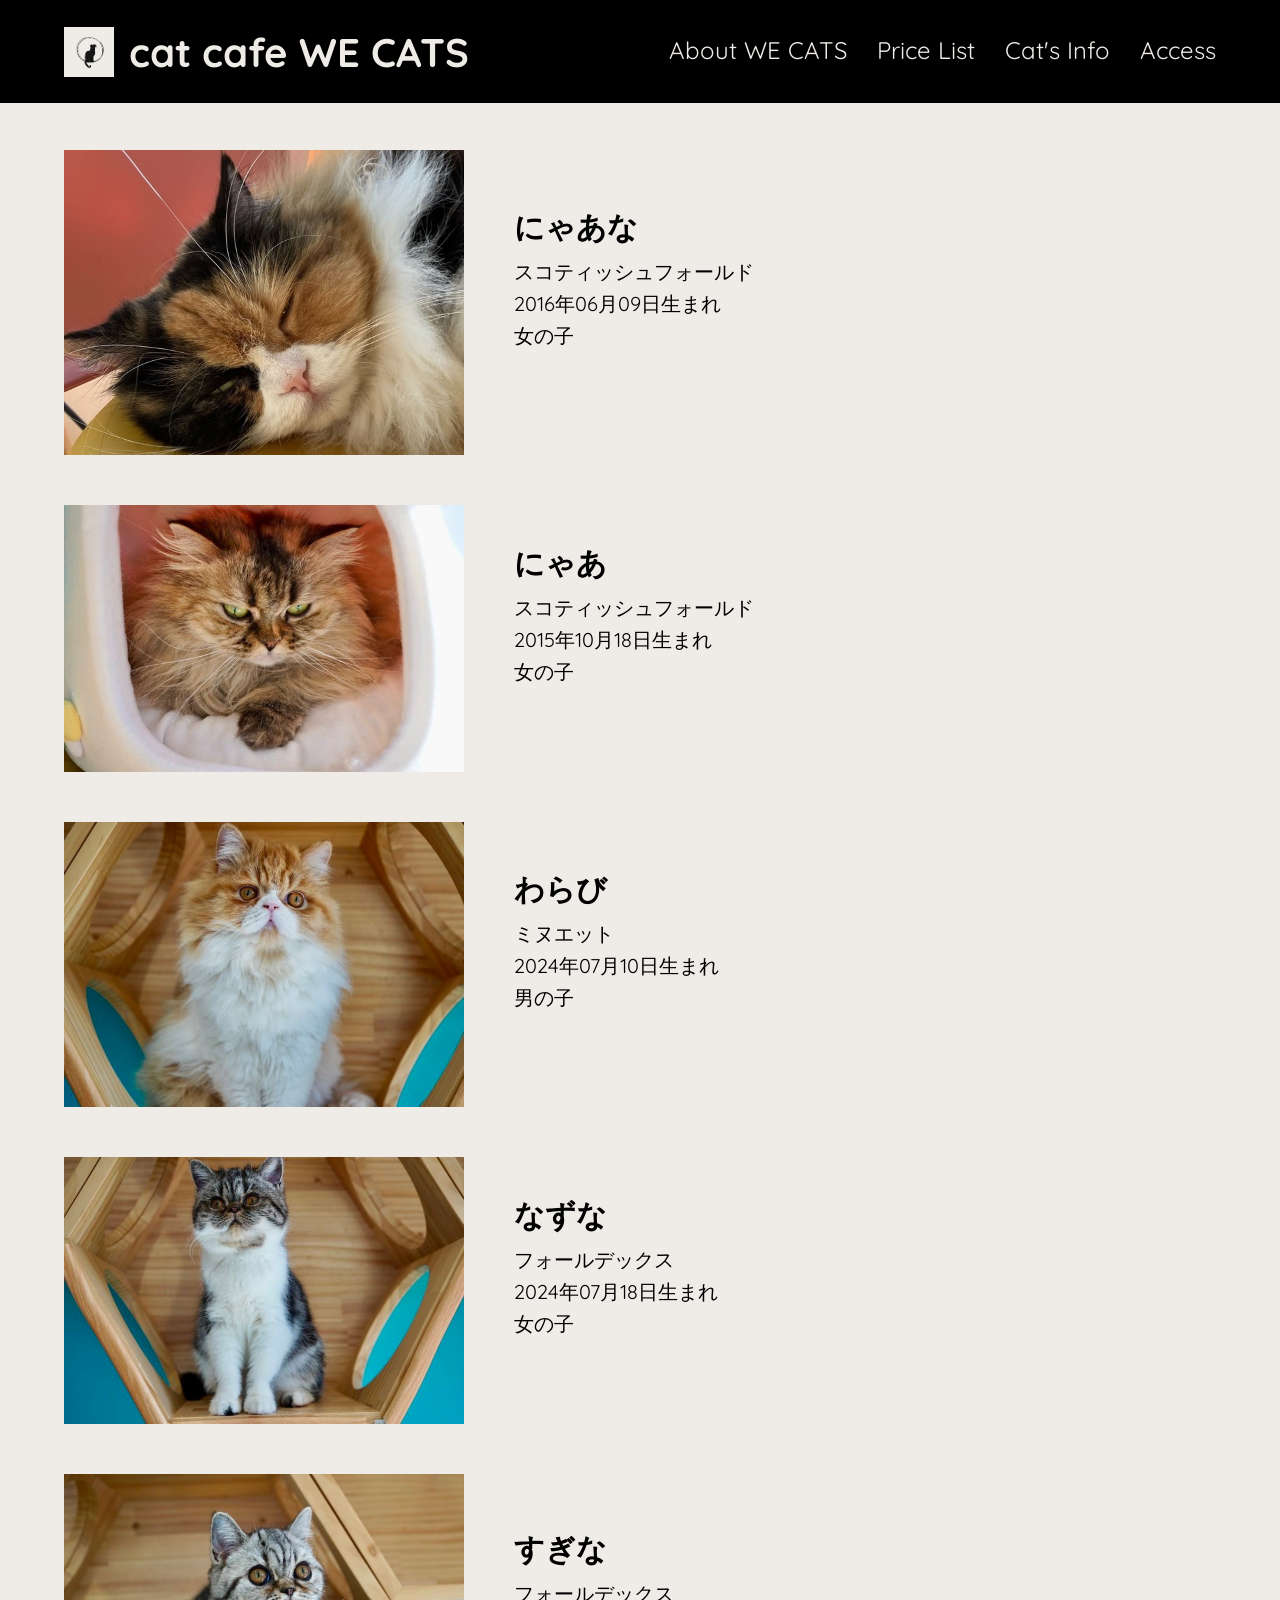
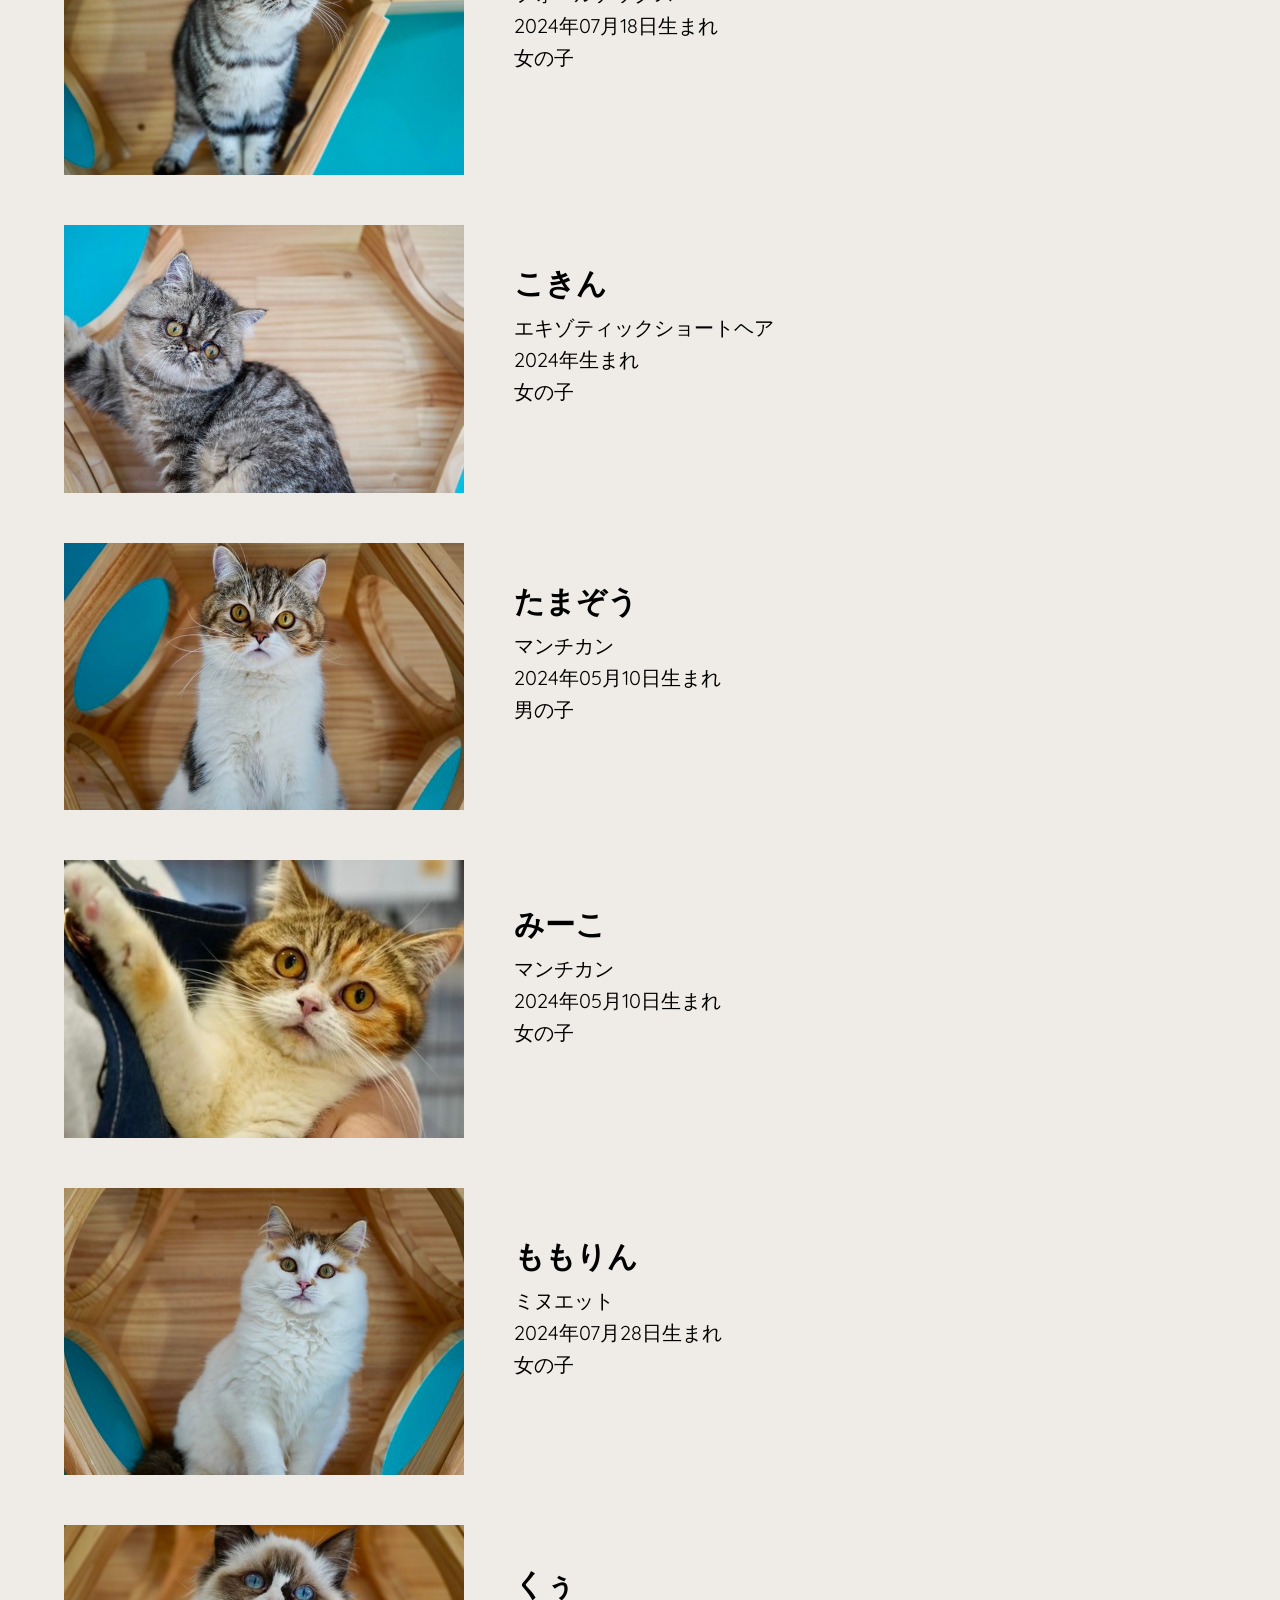
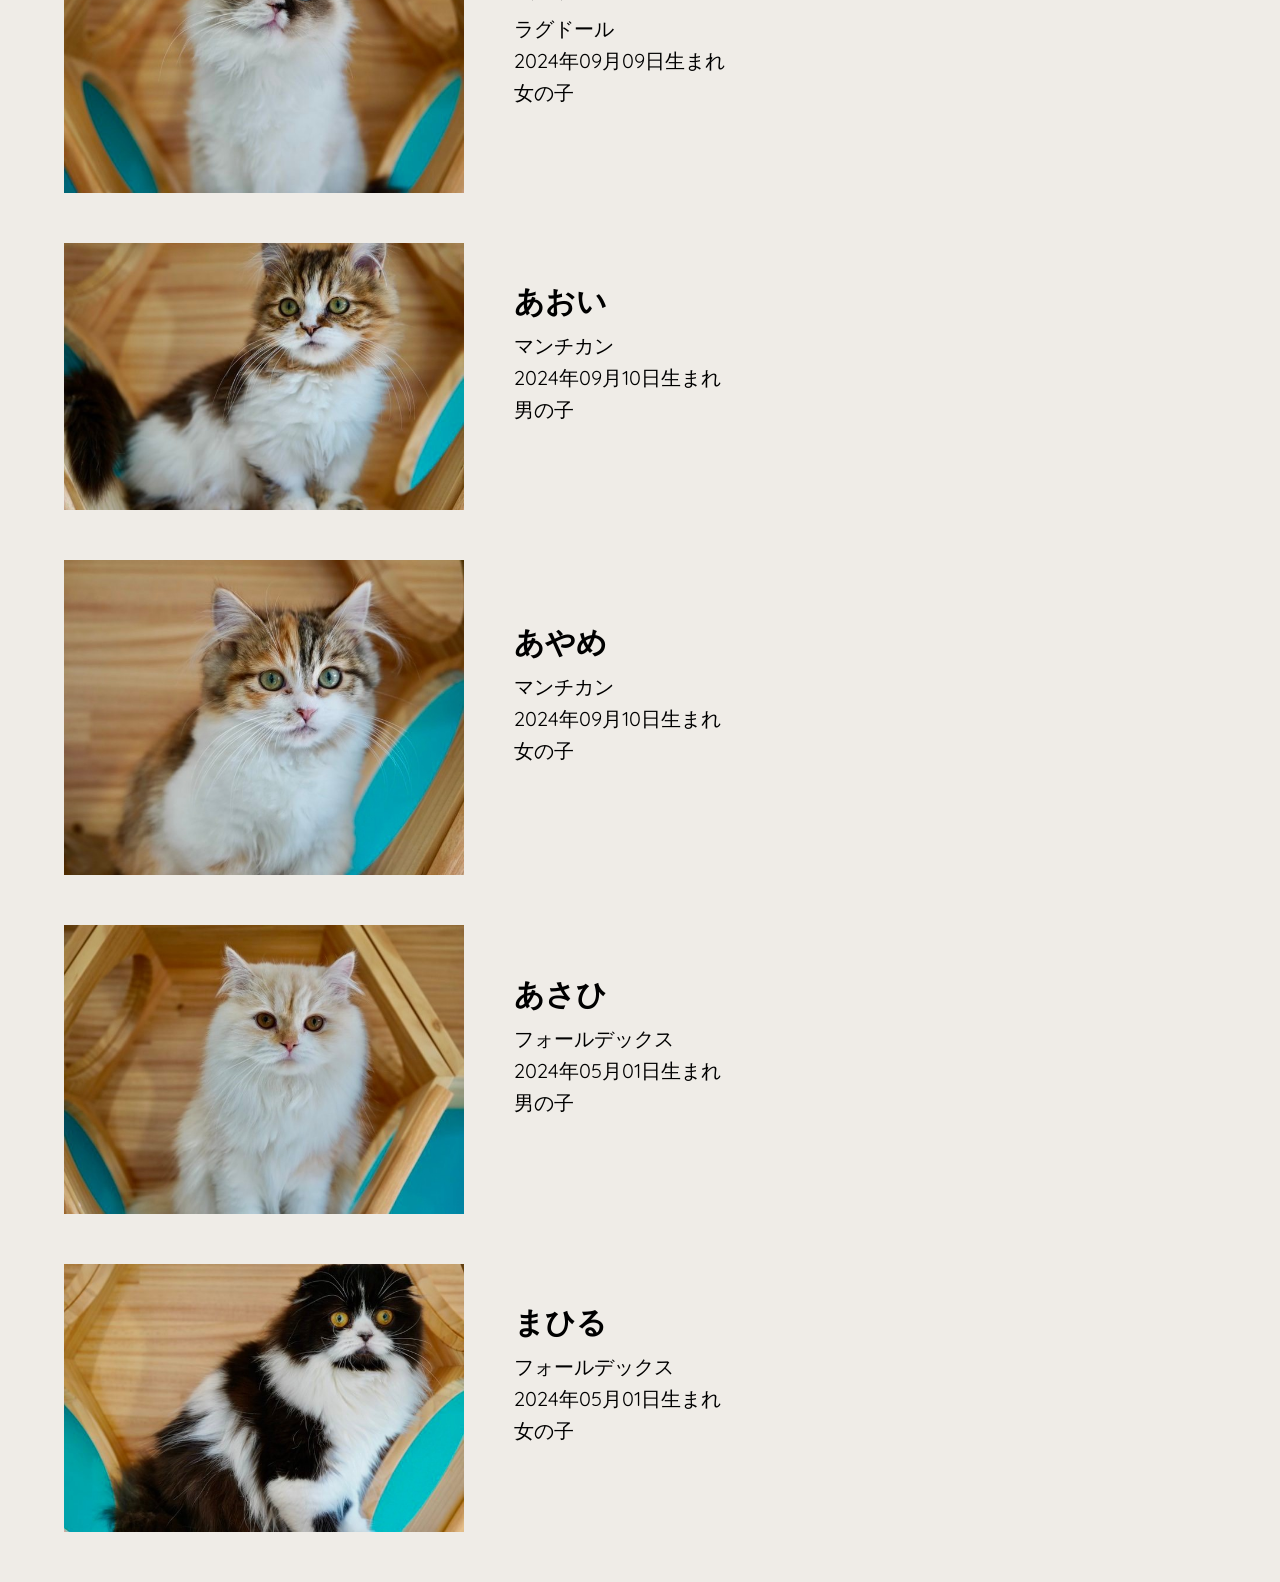
==== cat_info.html @ 7ef853b9 "GrandOpen" ====
<!DOCTYPE html>
<html lang="ja">
<head>
    <link rel="icon" href="img/favicon.ico">
    <link rel="stylesheet" href="css/cat-info.css">
    <meta charset="UTF-8">
    <meta name="viewport" content="width=device-width, initial-scale=1.0">
    <title>cat cafe WE CATS</title>
</head>
<body>
    <header>
        <div class="container">
            <div class="header-content">
                <h1>
                    <img src="img/logo.png" alt="ロゴ" class="logo">
                    cat cafe WE CATS
                </h1>
                <nav>
                    <ul>
                        <li><a href="index.html#about">About WE CATS</a></li>
                        <li><a href="index.html#price">Price List</a></li>
                        <li><a href="index.html#cat">Cat's Info</a></li>
                        <li><a href="index.html#access">Access</a></li>
                    </ul>
                </nav>
            </div>
        </div>
    </header>
    <div class="main-container">
        <div class="cat-profile" id="cat1">
            <img src="img/cat_nyaana.jpg" alt="にゃあな" class="cat-photo">
            <div class="cat-info">
                <h2>にゃあな</h2>
                <p>
                    スコティッシュフォールド<br>
                    2016年06月09日生まれ<br>
                    女の子<br>

                </p>
            </div>
        </div>
        <div class="cat-profile" id="cat2">
            <img src="img/cat_nyaa.jpg" alt="にゃあ" class="cat-photo">
            <div class="cat-info">
                <h2>にゃあ</h2>
                <p>
                    スコティッシュフォールド<br>
                    2015年10月18日生まれ<br>
                    女の子<br>

                </p>
            </div>
        </div>
        <div class="cat-profile" id="cat3">
            <img src="img/cat_warabi.jpg" alt="わらび" class="cat-photo">
            <div class="cat-info">
                <h2>わらび</h2>
                <p>
                    ミヌエット<br>
                    2024年07月10日生まれ<br>
                    男の子<br>

                </p>
            </div>
        </div>
        <div class="cat-profile" id="cat4">
            <img src="img/cat_nazuna.jpg" alt="なずな" class="cat-photo">
            <div class="cat-info">
                <h2>なずな</h2>
                <p>
                    フォールデックス<br>
                    2024年07月18日生まれ<br>
                    女の子<br>

                </p>
            </div>
        </div>
        <div class="cat-profile" id="cat5">
            <img src="img/cat_sugina.jpg" alt="すぎな" class="cat-photo">
            <div class="cat-info">
                <h2>すぎな</h2>
                <p>
                    フォールデックス<br>
                    2024年07月18日生まれ<br>
                    女の子<br>

                </p>
            </div>
        </div>
        <div class="cat-profile" id="cat6">
            <img src="img/cat_kokin.jpg" alt="こきん" class="cat-photo">
            <div class="cat-info">
                <h2>こきん</h2>
                <p>
                    エキゾティックショートヘア<br>
                    2024年生まれ<br>
                    女の子<br>

                </p>
            </div>
        </div>
        <div class="cat-profile" id="cat7">
            <img src="img/cat_tamazou.jpg" alt="たまぞう" class="cat-photo">
            <div class="cat-info">
                <h2>たまぞう</h2>
                <p>
                    マンチカン<br>
                    2024年05月10日生まれ<br>
                    男の子<br>

                </p>
            </div>
        </div>
        <div class="cat-profile" id="cat8">
            <img src="img/cat_miko.jpg" alt="みーこ" class="cat-photo">
            <div class="cat-info">
                <h2>みーこ</h2>
                <p>
                    マンチカン<br>
                    2024年05月10日生まれ<br>
                    女の子<br>

                </p>
            </div>
        </div>
        <div class="cat-profile" id="cat9">
            <img src="img/cat_momorin.jpg" alt="ももりん" class="cat-photo">
            <div class="cat-info">
                <h2>ももりん</h2>
                <p>
                    ミヌエット<br>
                    2024年07月28日生まれ<br>
                    女の子<br>

                </p>
            </div>
        </div>
        <div class="cat-profile" id="cat10">
            <img src="img/cat_kuu.jpg" alt="くぅ" class="cat-photo">
            <div class="cat-info">
                <h2>くぅ</h2>
                <p>
                    ラグドール<br>
                    2024年09月09日生まれ<br>
                    女の子<br>

                </p>
            </div>
        </div>
        <div class="cat-profile" id="cat11">
            <img src="img/cat_aoi.jpg" alt="あおい" class="cat-photo">
            <div class="cat-info">
                <h2>あおい</h2>
                <p>
                    マンチカン<br>
                    2024年09月10日生まれ<br>
                    男の子<br>

                </p>
            </div>
        </div>
        <div class="cat-profile" id="cat12">
            <img src="img/cat_ayame.jpg" alt="あやめ" class="cat-photo">
            <div class="cat-info">
                <h2>あやめ</h2>
                <p>
                    マンチカン<br>
                    2024年09月10日生まれ<br>
                    女の子<br>

                </p>
            </div>
        </div>
        <div class="cat-profile" id="cat13">
            <img src="img/cat_asahi.jpg" alt="あさひ" class="cat-photo">
            <div class="cat-info">
                <h2>あさひ</h2>
                <p>
                    フォールデックス<br>
                    2024年05月01日生まれ<br>
                    男の子<br>

                </p>
            </div>
        </div>
        <div class="cat-profile" id="cat14">
            <img src="img/cat_mahiru.jpg" alt="まひる" class="cat-photo">
            <div class="cat-info">
                <h2>まひる</h2>
                <p>
                    フォールデックス<br>
                    2024年05月01日生まれ<br>
                    女の子<br>

                </p>
            </div>
        </div>
    </div>
    <nav class="bottom-nav">
        <a href="index.html#Top">
            <img src="img/ico_home.jpg" alt="Home">
            <span>Home</span>
        </a>
        <a href="index.html#price">
            <img src="img/ico_price.jpg" alt="Price">
            <span>Price</span>
        </a>
        <a href="index.html#cat">
            <img src="img/ico_cat.jpg" alt="Cat">
            <span>Cat</span>
        </a>
        <a href="index.html#access">
            <img src="img/ico_access.jpg" alt="Access">
            <span>Access</span>
        </a>
    </nav>
    <script src="js/cat-info.js"></script>
</body>
</html>
---- css/cat-info.css ----
/* font import */
@import url('https://fonts.googleapis.com/css?family=Quicksand:300,400,500,700');

/* layout */
body {
    font-family: 'Quicksand', Arial, sans-serif;
    font-size: 20px;
    background: #EFECE7;
    margin: 0;
    padding: 0;
    line-height: 1.6;
}
.main-container {
    width: 90%;
    margin: auto;
    overflow: hidden;
    padding-top: 100px;
    margin-bottom: 50px;
}

/* header */
header {
    position: fixed;
    top: 0;
    height: 100px; /* ヘッダーの高さを100pxに固定 */
    width: 100%;
    background: #000000;
    color: #EFECE7;
    padding: 0; /* パディングをリセット */
    border-bottom: #000000 3px solid;
    z-index: 1000;
}
.container {
    width: 90%;
    margin: auto;
    overflow: hidden;
}
.header-content {
    display: flex;
    justify-content: space-between;
    height: 100%;
}
.logo {
    width: 50px;
    height: 50px;
    margin-top: 0px;
    margin-right: 15px;
}
header h1 {
    font-size: 2em;
    margin-top: 20px;
    display: flex;
    align-items: center;
}
nav ul {
    list-style: none;
    padding: 0;
    height: 50px;
    margin-top: 25px;
    display: flex;
    align-items: center;
}
nav li {
    font-size: 1.2em;
    margin-left: 30px;
    align-items: center;
}
nav a {
    color: #EFECE7; /* 通常のリンクの色 */
    text-decoration: none;
}
nav a:visited {
    color: #EFECE7; /* 訪問済みリンクの色 */
}

.cat-profile {
    display: flex;
    align-items: center;
}
.cat-photo {
    width: 400px;
    height: auto;
    margin-top: 50px;
    margin-right: 50px;
}
.cat-info {
    flex: 1;
}
.cat-info h2 {
    margin: 0;
    font-size: 1.5em;
}
.cat-info p {
    margin: 5px 0 0;
}

/* bottom navigation */
.bottom-nav {
    position: fixed;
    bottom: 0;
    left: 0;
    width: 100%;
    background-color: #f8f8f8;
    border-top: 1px solid #e7e7e7;
    display: flex;
    justify-content: space-around;
    padding: 10px 0;
}
.bottom-nav a {
    text-decoration: none;
    color: #000000;
    display: flex;
    flex-direction: column;
    align-items: center;
}
.bottom-nav img {
    width: 24px;
    height: 24px;
    margin-bottom: 5px;
}
.bottom-nav span {
    color: #000000;
    font-size: 12px;
}


/* pc & tablet */
@media screen and (min-width: 768px) {
    html {
        scroll-padding-top: 80px;
        scroll-behavior: smooth;
    }
    header {
        position: fixed;
        top: 0;
        left: 0;
        height: 100px;
        width: 100%;
        z-index: 1000;
    }
    .bottom-nav {
        display: none;
    }
}

/* smartphone */
@media screen and (max-width: 768px) {
    body {
        font-size: 12px;
    }
    .main-container {
        padding-top: 80px;
        margin-bottom: 80px;
    }
    header {
        position: fixed;
        top: 0;
        height: 70px; /* ヘッダーの高さを100pxに固定 */
        width: 100%;
        background: #000000;
        color: #EFECE7;
        padding: 0; /* パディングをリセット */
        border-bottom: #000000 3px solid;
        z-index: 1000;
    }
    .header-content {
        flex-direction: column;
        text-align: center;
    }
    header h1 {
        font-size: 2em;
        margin-top: 10px;
        display: flex;
        align-items: center;
    }
    .logo {
        margin-right: 10px;
        margin-bottom: 10px;    
    }
    nav {
        display: none;
    }
    .container{
        margin-bottom: 80px;
    }
    .content{
        margin-top: 20px;
    }
    .title {
        font-size: 1.5em;
    }
    .cat-photo {
        width: 150px;
        height: auto;
        margin-top: 10px;
        margin-right: 20px;
    }
    .cat-info h2 {
        font-size: 1.2em;
    }
}
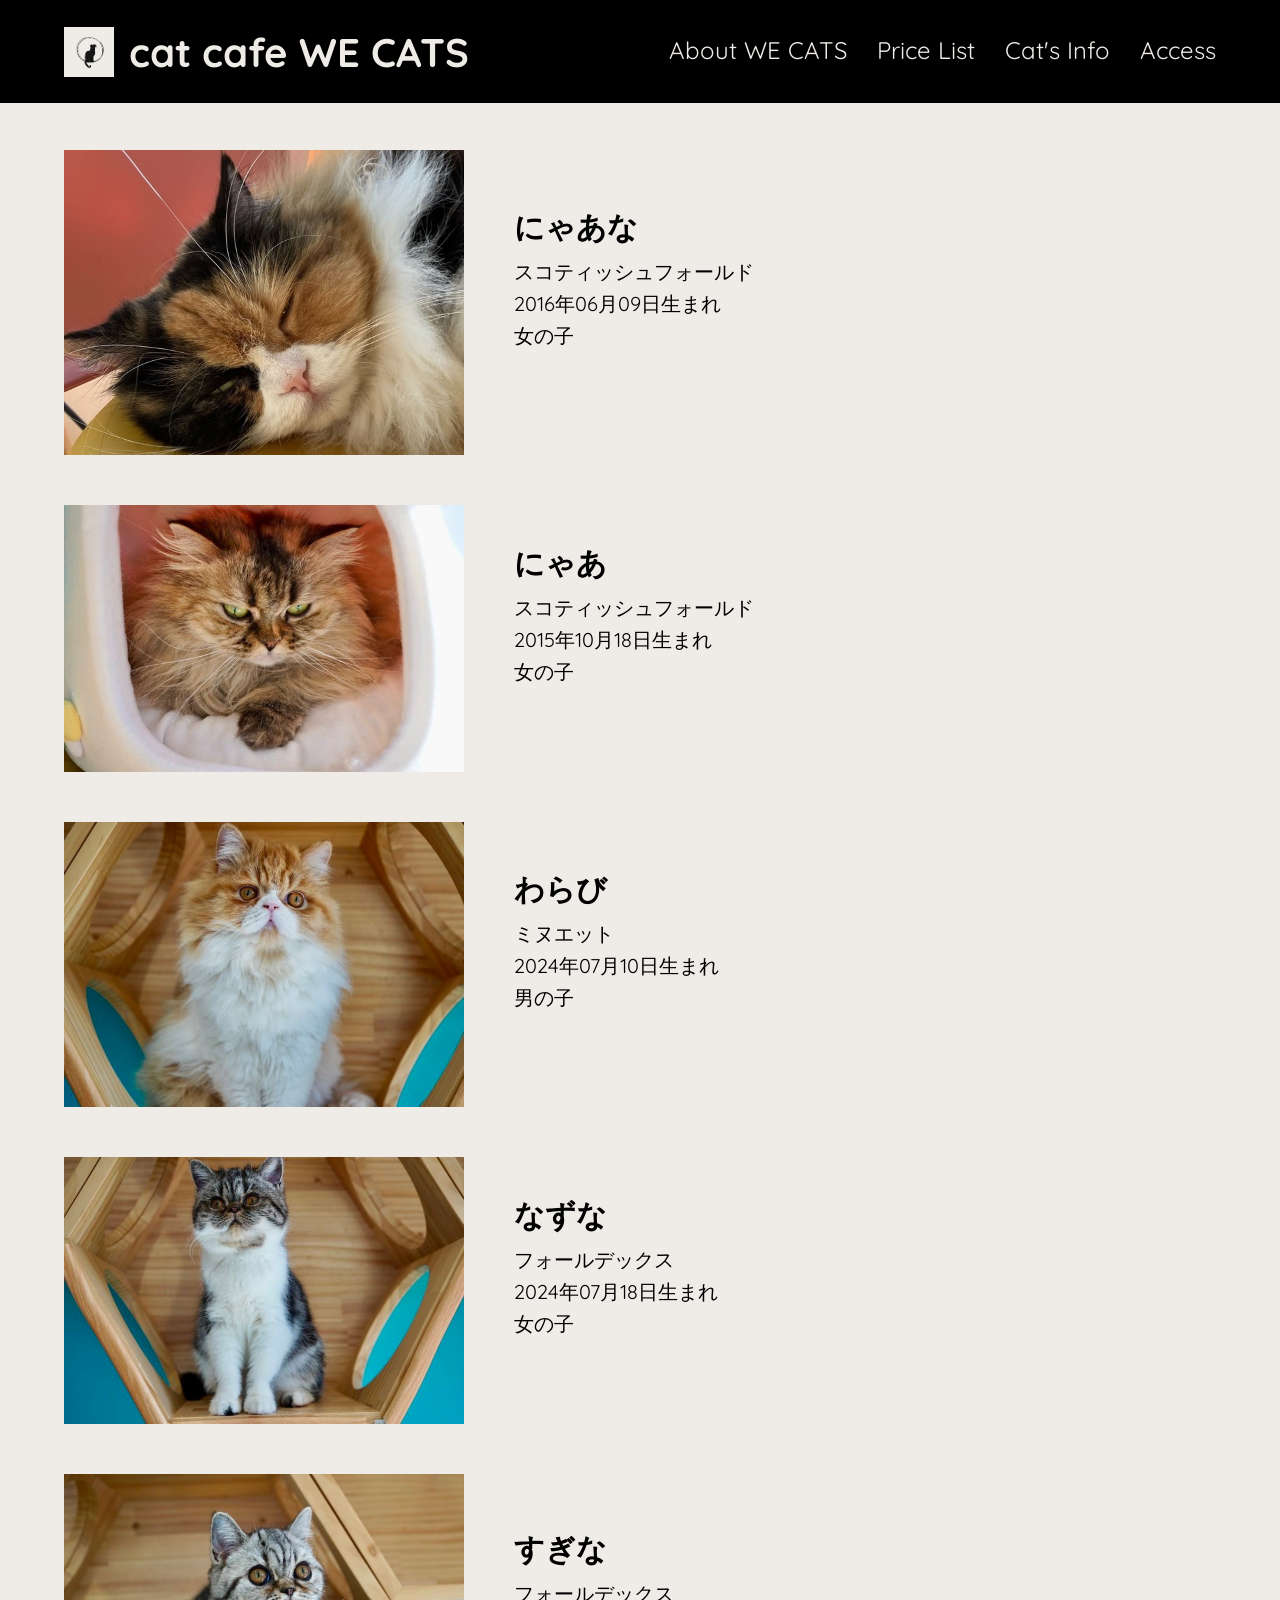
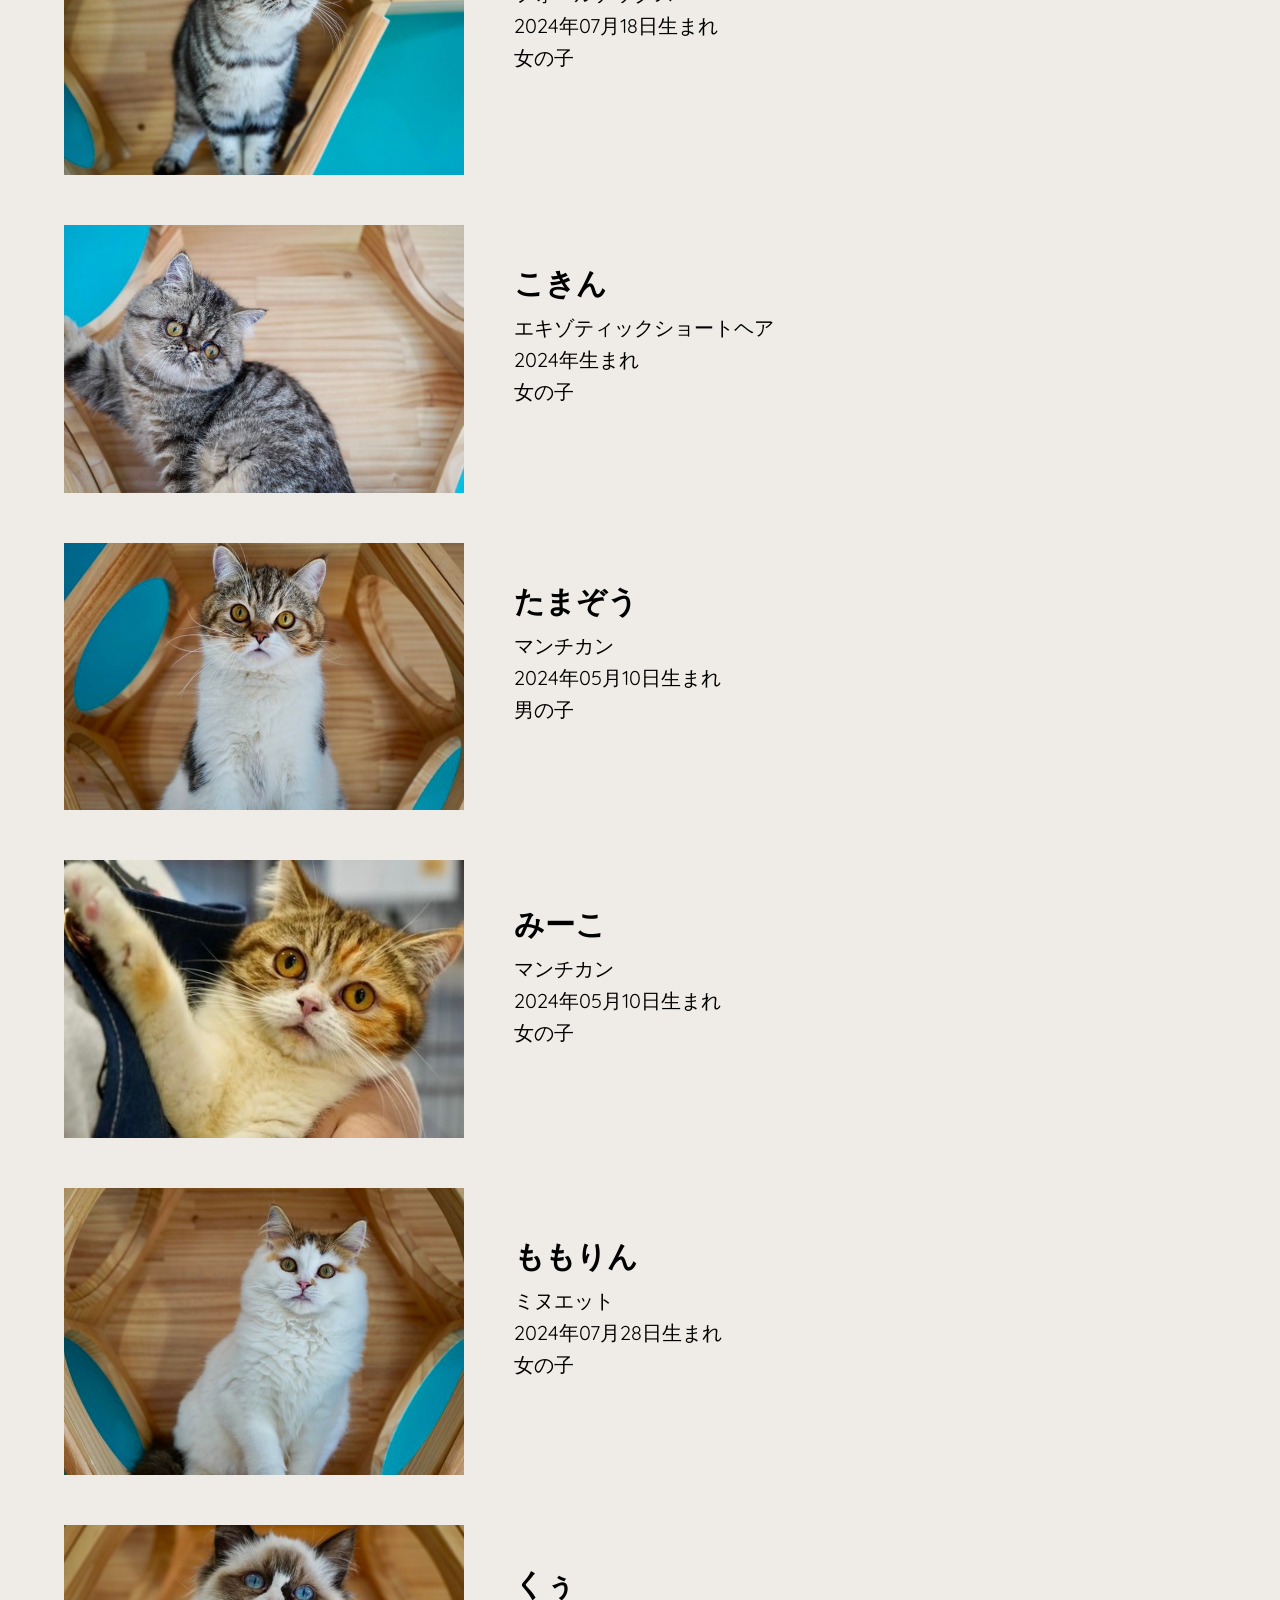
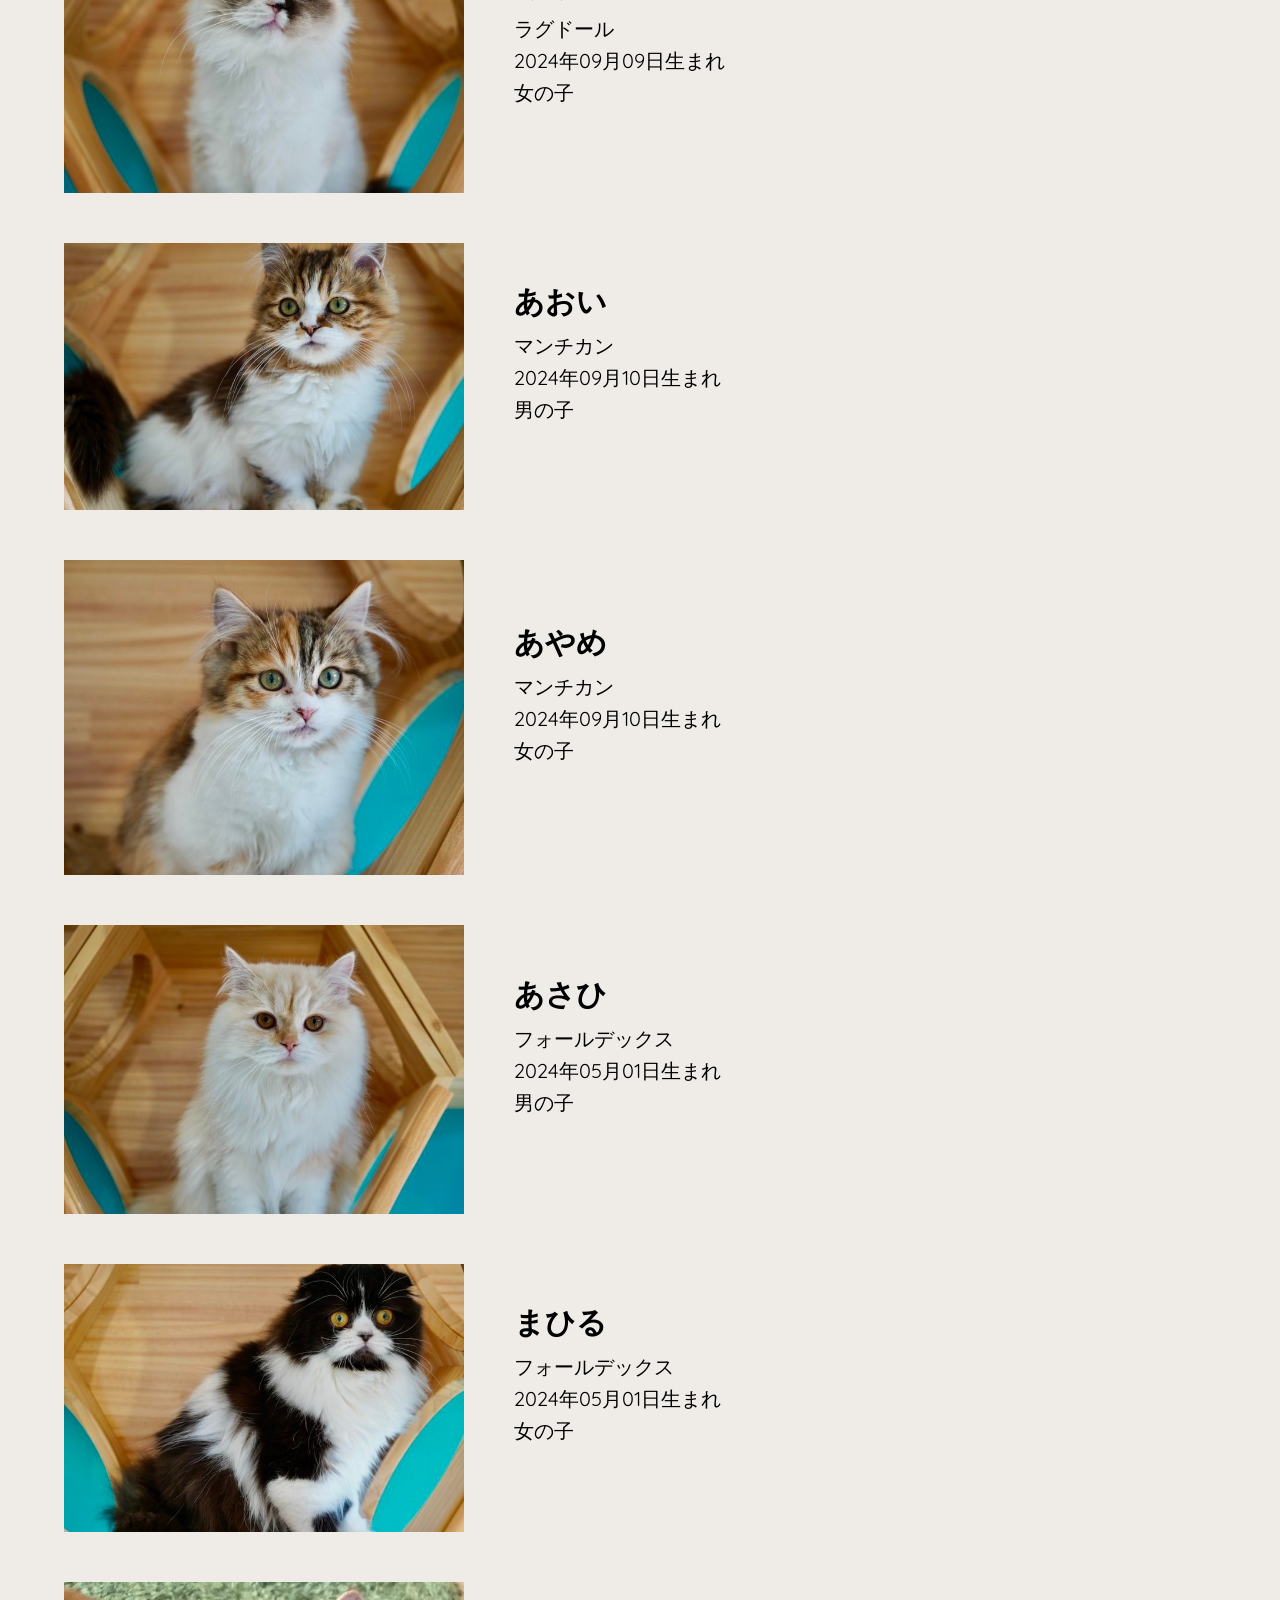
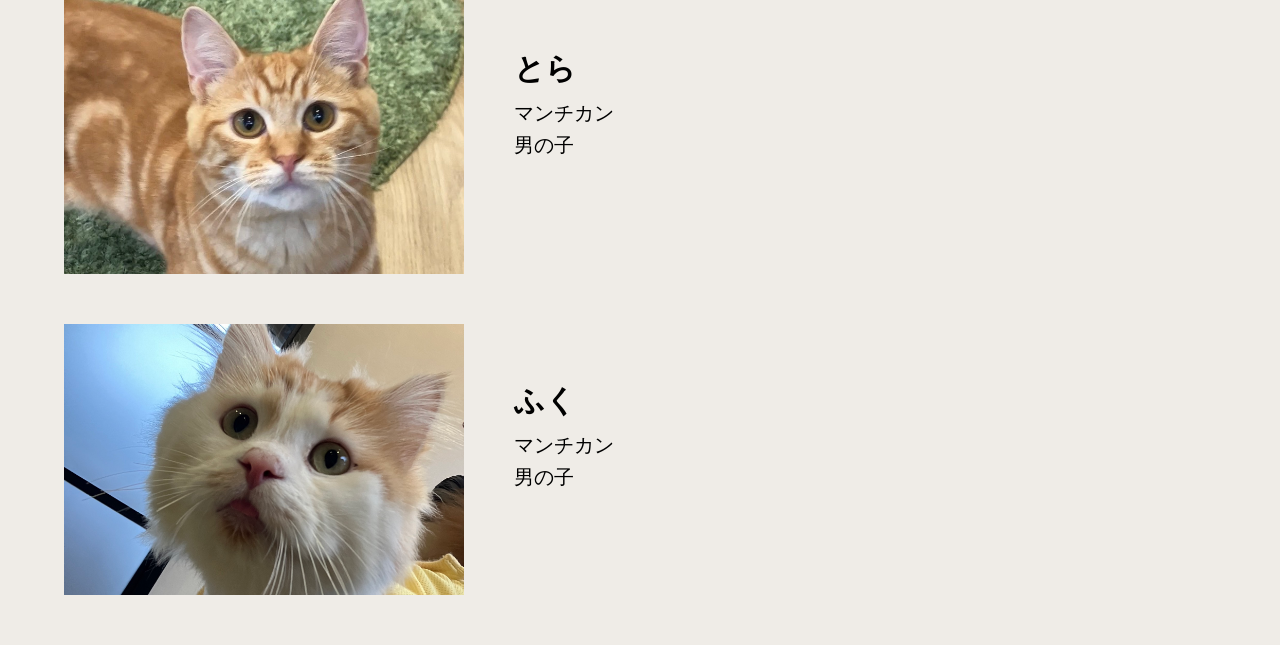
==== commit 761bbf35: "猫紹介ページ更新" ====
--- a/cat_info.html
+++ b/cat_info.html
@@ -195,6 +195,28 @@
                 </p>
             </div>
         </div>
+        <div class="cat-profile" id="cat15">
+            <img src="img/cat_tora.jpg" alt="とら" class="cat-photo">
+            <div class="cat-info">
+                <h2>とら</h2>
+                <p>
+                    マンチカン<br>
+                    男の子<br>
+
+                </p>
+            </div>
+        </div>
+        <div class="cat-profile" id="cat16">
+            <img src="img/cat_fuku.jpg" alt="ふく" class="cat-photo">
+            <div class="cat-info">
+                <h2>ふく</h2>
+                <p>
+                    マンチカン<br>
+                    男の子<br>
+
+                </p>
+            </div>
+        </div>
     </div>
     <nav class="bottom-nav">
         <a href="index.html#Top">
--- a/css/cat-info.css
+++ b/css/cat-info.css
@@ -123,6 +123,19 @@
     font-size: 12px;
 }
 
+.cat-grid {
+    display: grid;
+    grid-template-columns: repeat(2, 1fr);
+    gap: 50px;
+    padding: 20px;
+}
+.cat-item img {
+    width: 100%;
+    height: auto;
+    border-radius: 8px;
+    box-shadow: 0 4px 6px rgba(0, 0, 0, 0.1);
+}
+
 
 /* pc & tablet */
 @media screen and (min-width: 768px) {
@@ -198,4 +211,9 @@
     .cat-info h2 {
         font-size: 1.2em;
     }
-}+    .cat-grid {
+        grid-template-columns: repeat(1, 1fr);
+        gap: 10px;
+    }
+}
+
